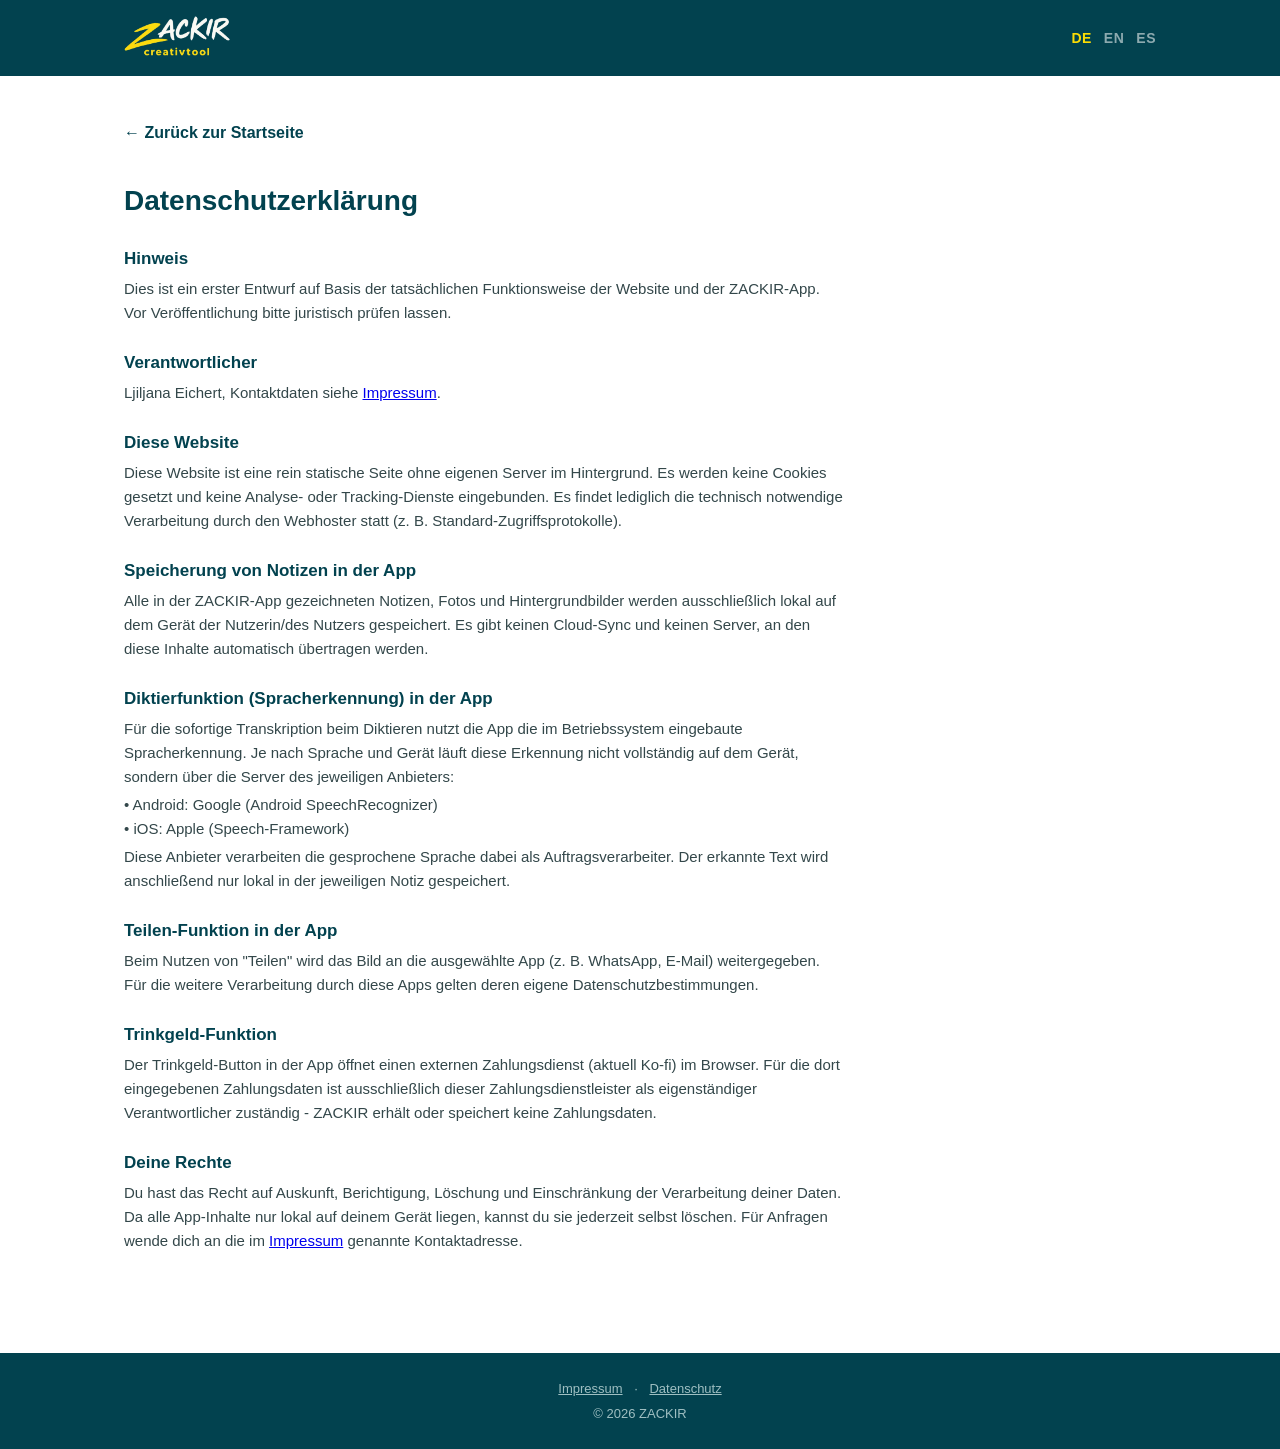
==== datenschutz/index.html @ c9d55d37 "Impressum und Datenschutzerklaerung fuer die Website ergaenzt (DE/EN/ES), analog zur App-Version. Ne" ====
<!DOCTYPE html>
<html lang="de">
<head>
<meta charset="UTF-8">
<meta name="viewport" content="width=device-width, initial-scale=1.0">
<title>Datenschutz – ZACKIR</title>
<meta name="robots" content="noindex">
<link rel="icon" type="image/png" sizes="32x32" href="../assets/img/favicon-32.png">
<link rel="stylesheet" href="../css/style.css">
</head>
<body>

<header class="site">
  <div class="container">
    <a href="/"><img class="header-logo" src="../assets/img/logo.png" alt="ZACKIR"></a>
    <nav class="lang-switch">
      <a href="/datenschutz/" class="active">DE</a>
      <a href="/en/datenschutz/">EN</a>
      <a href="/es/datenschutz/">ES</a>
    </nav>
  </div>
</header>

<div class="container">
  <div class="legal-page">
    <a class="back-link" href="/">&larr; Zurück zur Startseite</a>
    <h1>Datenschutzerklärung</h1>

    <section>
      <h2>Hinweis</h2>
      <p>Dies ist ein erster Entwurf auf Basis der tatsächlichen Funktionsweise
      der Website und der ZACKIR-App. Vor Veröffentlichung bitte juristisch
      prüfen lassen.</p>
    </section>

    <section>
      <h2>Verantwortlicher</h2>
      <p>Ljiljana Eichert, Kontaktdaten siehe <a href="/impressum/">Impressum</a>.</p>
    </section>

    <section>
      <h2>Diese Website</h2>
      <p>Diese Website ist eine rein statische Seite ohne eigenen Server im
      Hintergrund. Es werden keine Cookies gesetzt und keine Analyse- oder
      Tracking-Dienste eingebunden. Es findet lediglich die technisch
      notwendige Verarbeitung durch den Webhoster statt (z. B.
      Standard-Zugriffsprotokolle).</p>
    </section>

    <section>
      <h2>Speicherung von Notizen in der App</h2>
      <p>Alle in der ZACKIR-App gezeichneten Notizen, Fotos und
      Hintergrundbilder werden ausschließlich lokal auf dem Gerät der
      Nutzerin/des Nutzers gespeichert. Es gibt keinen Cloud-Sync und keinen
      Server, an den diese Inhalte automatisch übertragen werden.</p>
    </section>

    <section>
      <h2>Diktierfunktion (Spracherkennung) in der App</h2>
      <p>Für die sofortige Transkription beim Diktieren nutzt die App die im
      Betriebssystem eingebaute Spracherkennung. Je nach Sprache und Gerät
      läuft diese Erkennung nicht vollständig auf dem Gerät, sondern über die
      Server des jeweiligen Anbieters:</p>
      <p>• Android: Google (Android SpeechRecognizer)<br>
      • iOS: Apple (Speech-Framework)</p>
      <p>Diese Anbieter verarbeiten die gesprochene Sprache dabei als
      Auftragsverarbeiter. Der erkannte Text wird anschließend nur lokal in
      der jeweiligen Notiz gespeichert.</p>
    </section>

    <section>
      <h2>Teilen-Funktion in der App</h2>
      <p>Beim Nutzen von "Teilen" wird das Bild an die ausgewählte App (z. B.
      WhatsApp, E-Mail) weitergegeben. Für die weitere Verarbeitung durch
      diese Apps gelten deren eigene Datenschutzbestimmungen.</p>
    </section>

    <section>
      <h2>Trinkgeld-Funktion</h2>
      <!-- TODO(Co): Anbieter aktualisieren, sobald final entschieden
           (aktuell Ko-fi, siehe Artefakt 6 Abschnitt 10). -->
      <p>Der Trinkgeld-Button in der App öffnet einen externen Zahlungsdienst
      (aktuell Ko-fi) im Browser. Für die dort eingegebenen Zahlungsdaten ist
      ausschließlich dieser Zahlungsdienstleister als eigenständiger
      Verantwortlicher zuständig - ZACKIR erhält oder speichert keine
      Zahlungsdaten.</p>
    </section>

    <section>
      <h2>Deine Rechte</h2>
      <p>Du hast das Recht auf Auskunft, Berichtigung, Löschung und
      Einschränkung der Verarbeitung deiner Daten. Da alle App-Inhalte nur
      lokal auf deinem Gerät liegen, kannst du sie jederzeit selbst löschen.
      Für Anfragen wende dich an die im <a href="/impressum/">Impressum</a>
      genannte Kontaktadresse.</p>
    </section>
  </div>
</div>

<footer class="site">
  <div class="container">
    <div class="legal-links">
      <a href="/impressum/">Impressum</a> · <a href="/datenschutz/">Datenschutz</a>
    </div>
    &copy; 2026 ZACKIR
  </div>
</footer>

</body>
</html>
---- css/style.css ----
:root {
  --petrol: #02424F;
  --gold: #FCDC04;
  --white: #FFFFFF;
  --gray: #6B7A7D;
  --light: #F4F7F7;
}

* { box-sizing: border-box; }

html { scroll-behavior: smooth; }

body {
  margin: 0;
  font-family: -apple-system, "Segoe UI", Roboto, Helvetica, Arial, sans-serif;
  color: var(--petrol);
  background: var(--white);
}

.container {
  max-width: 1080px;
  margin: 0 auto;
  padding: 0 24px;
}

/* ── Header ─────────────────────────────────────────────── */

header.site {
  background: var(--petrol);
  padding: 16px 0;
}

header.site .container {
  display: flex;
  align-items: center;
  justify-content: space-between;
}

.header-logo {
  height: 40px;
}

.lang-switch {
  display: flex;
  gap: 12px;
}

.lang-switch a {
  color: var(--white);
  opacity: 0.55;
  text-decoration: none;
  font-weight: 700;
  font-size: 14px;
  letter-spacing: 0.5px;
}

.lang-switch a.active {
  opacity: 1;
  color: var(--gold);
}

/* ── Hero ───────────────────────────────────────────────── */

.hero {
  background: var(--petrol);
  color: var(--white);
  text-align: center;
  padding: 56px 0 72px;
}

.hero .logo-big {
  width: min(520px, 90%);
  height: auto;
}

.hero .claim-rotator {
  min-height: 40px;
  margin-top: 4px;
}

.hero .claim {
  font-size: 26px;
  font-weight: 700;
  color: var(--gold);
  letter-spacing: 0.5px;
  opacity: 0;
  transition: opacity 0.4s ease;
}

.hero .claim.visible {
  opacity: 1;
}

.hero p.tagline {
  max-width: 560px;
  margin: 28px auto 0;
  font-size: 17px;
  line-height: 1.6;
  color: #DDEFEF;
}

.cta-row {
  margin-top: 36px;
  display: flex;
  gap: 16px;
  justify-content: center;
  flex-wrap: wrap;
}

.btn {
  display: inline-flex;
  align-items: center;
  gap: 8px;
  padding: 14px 28px;
  border-radius: 999px;
  font-weight: 700;
  font-size: 15px;
  text-decoration: none;
  transition: transform 0.15s ease;
}

.btn:hover { transform: translateY(-2px); }

.btn-primary {
  background: var(--gold);
  color: var(--petrol);
}

.btn-secondary {
  background: transparent;
  color: var(--white);
  border: 2px solid var(--white);
}

.btn-soon {
  opacity: 0.6;
  cursor: default;
}

.btn-soon:hover { transform: none; }

/* ── Features ───────────────────────────────────────────── */

.features {
  padding: 64px 0;
  background: var(--light);
}

.features h2 {
  text-align: center;
  font-size: 28px;
  margin-bottom: 40px;
}

.feature-grid {
  display: grid;
  grid-template-columns: repeat(auto-fit, minmax(220px, 1fr));
  gap: 28px;
}

.feature-card {
  background: var(--white);
  border-radius: 16px;
  padding: 28px 22px;
  text-align: center;
  box-shadow: 0 2px 10px rgba(2, 66, 79, 0.08);
}

.feature-card h3 {
  margin: 0 0 8px;
  font-size: 17px;
  color: var(--petrol);
}

.feature-card p {
  margin: 0;
  font-size: 14px;
  color: var(--gray);
  line-height: 1.5;
}

/* ── Footer ─────────────────────────────────────────────── */

footer.site {
  background: var(--petrol);
  color: #9FBFC2;
  text-align: center;
  padding: 28px 0;
  font-size: 13px;
}

footer.site a {
  color: #9FBFC2;
  margin: 0 8px;
}

footer.site .legal-links {
  margin-bottom: 10px;
}

/* ── Rechtstext-Seiten (Impressum/Datenschutz) ─────────────── */

.legal-page {
  padding: 48px 0 72px;
  max-width: 720px;
}

.legal-page h1 {
  font-size: 28px;
  margin-bottom: 32px;
}

.legal-page section {
  margin-bottom: 28px;
}

.legal-page h2 {
  font-size: 17px;
  color: var(--petrol);
  margin-bottom: 8px;
}

.legal-page p {
  font-size: 15px;
  line-height: 1.6;
  color: #33474A;
  margin: 0 0 4px;
}

.legal-page .back-link {
  display: inline-block;
  margin-bottom: 24px;
  color: var(--petrol);
  font-weight: 600;
  text-decoration: none;
}

@media (max-width: 600px) {
  .hero .claim { font-size: 21px; }
  .hero p.tagline { font-size: 15px; }
}
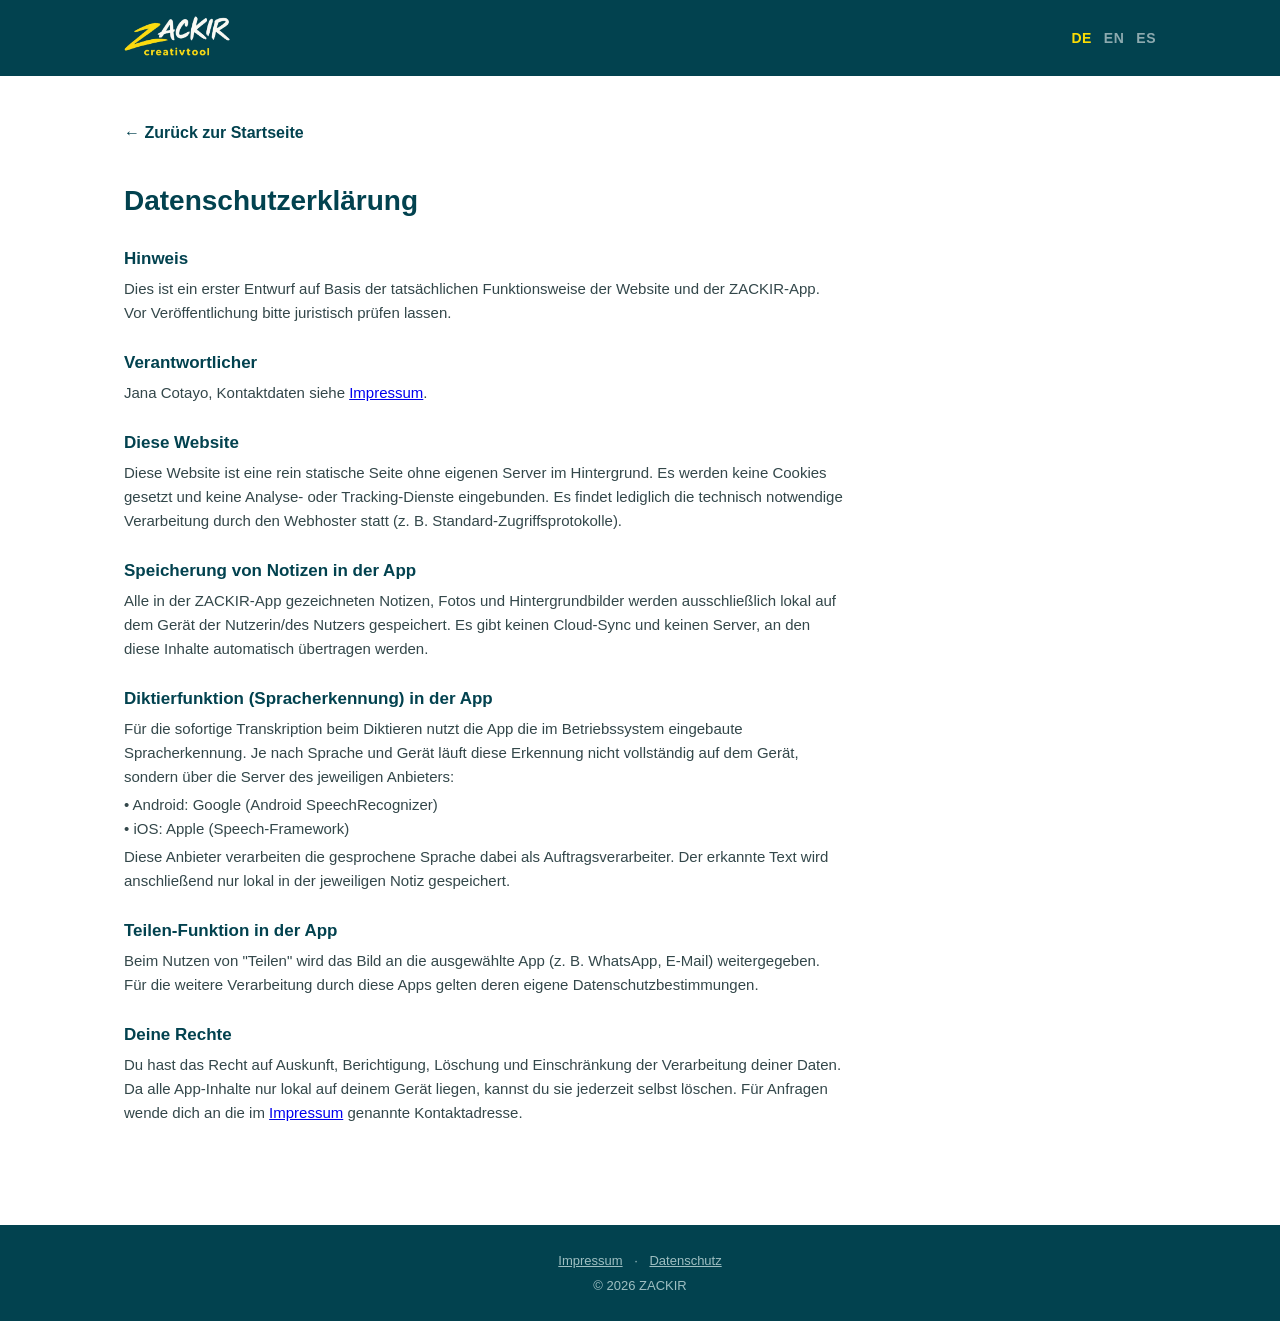
==== commit 41e695cd: "Echte Impressum-/Datenschutz-Angaben eingetragen (Jana Cotayo, Grafenberger Allee 124, 40237 Duessel" ====
--- a/datenschutz/index.html
+++ b/datenschutz/index.html
@@ -35,7 +35,7 @@
 
     <section>
       <h2>Verantwortlicher</h2>
-      <p>Ljiljana Eichert, Kontaktdaten siehe <a href="/impressum/">Impressum</a>.</p>
+      <p>Jana Cotayo, Kontaktdaten siehe <a href="/impressum/">Impressum</a>.</p>
     </section>
 
     <section>
@@ -76,17 +76,6 @@
     </section>
 
     <section>
-      <h2>Trinkgeld-Funktion</h2>
-      <!-- TODO(Co): Anbieter aktualisieren, sobald final entschieden
-           (aktuell Ko-fi, siehe Artefakt 6 Abschnitt 10). -->
-      <p>Der Trinkgeld-Button in der App öffnet einen externen Zahlungsdienst
-      (aktuell Ko-fi) im Browser. Für die dort eingegebenen Zahlungsdaten ist
-      ausschließlich dieser Zahlungsdienstleister als eigenständiger
-      Verantwortlicher zuständig - ZACKIR erhält oder speichert keine
-      Zahlungsdaten.</p>
-    </section>
-
-    <section>
       <h2>Deine Rechte</h2>
       <p>Du hast das Recht auf Auskunft, Berichtigung, Löschung und
       Einschränkung der Verarbeitung deiner Daten. Da alle App-Inhalte nur
